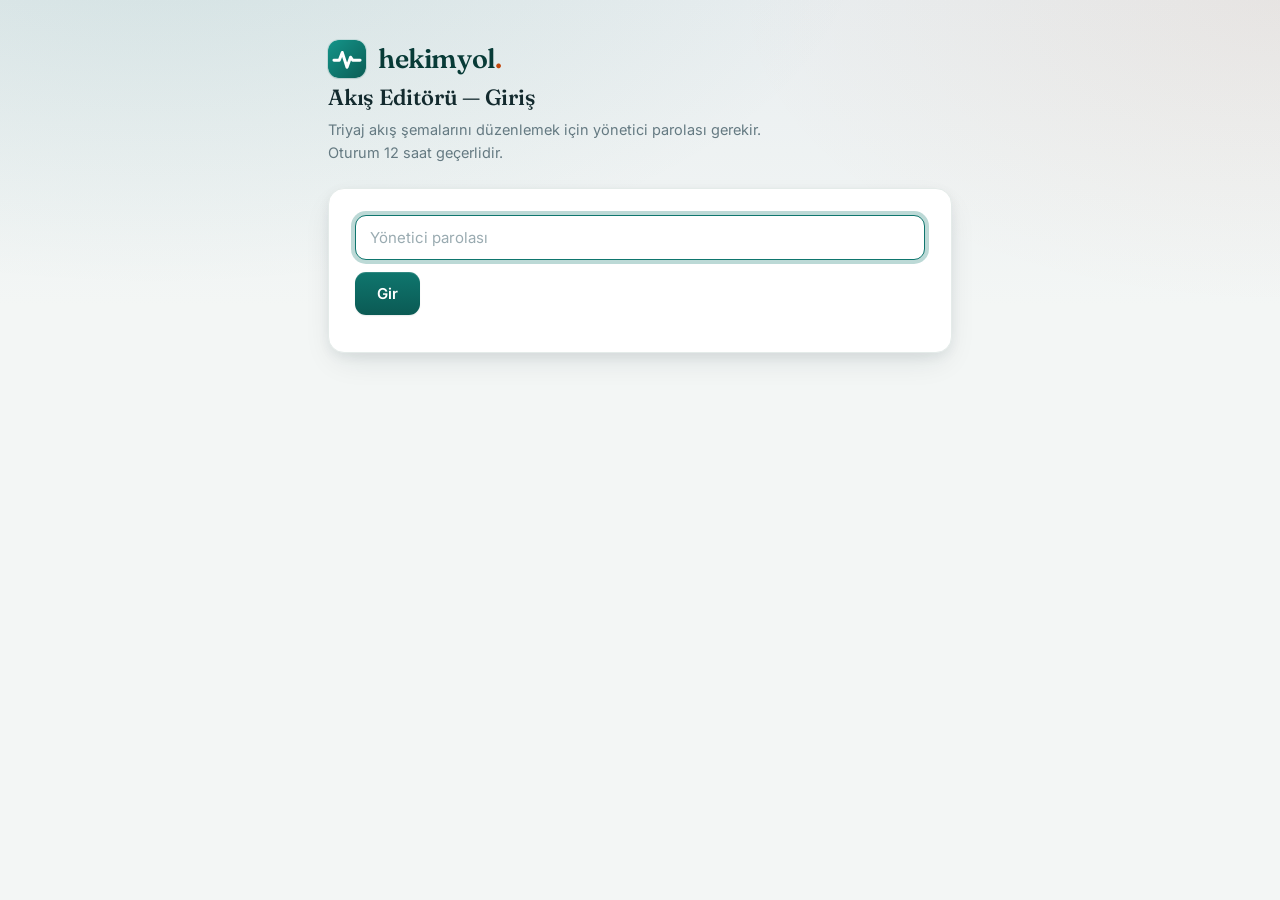
==== static/admin-login.html @ f49fd269 "Make repo git- and Heroku-deploy ready - Add .env.example documenting every env var (all have safe d" ====
<!doctype html>
<html lang="tr">
<head>
<meta charset="utf-8">
<meta name="viewport" content="width=device-width, initial-scale=1">
<title>hekimyol — Akış Editörü Girişi</title>
<link rel="icon" type="image/svg+xml" href="/static/favicon.svg">
<link rel="preconnect" href="https://fonts.googleapis.com">
<link rel="preconnect" href="https://fonts.gstatic.com" crossorigin>
<link href="https://fonts.googleapis.com/css2?family=Fraunces:opsz,wght@9..144,400..600&family=Inter:wght@400;500;600&display=swap" rel="stylesheet">
<link rel="stylesheet" href="/static/style.css">
</head>
<body>
<div class="wrap">
  <div class="brand">
    <svg class="mark" width="38" height="38" viewBox="0 0 64 64" aria-hidden="true">
      <defs>
        <linearGradient id="bm" x1="0" y1="0" x2="64" y2="64" gradientUnits="userSpaceOnUse">
          <stop stop-color="#14958A"/><stop offset="1" stop-color="#0B5D55"/>
        </linearGradient>
      </defs>
      <rect width="64" height="64" rx="16" fill="url(#bm)"/>
      <path d="M10 34h9l5-13 8 25 6-17 3.5 5H54" fill="none" stroke="#fff"
            stroke-width="5" stroke-linecap="round" stroke-linejoin="round"/>
    </svg>
    <p class="brand-name">hekimyol<span class="dot">.</span></p>
  </div>
  <h1>Akış Editörü — Giriş</h1>
  <p class="sub">Triyaj akış şemalarını düzenlemek için yönetici parolası gerekir.
    Oturum 12 saat geçerlidir.</p>
  <div class="card">
    <input type="password" id="pw" placeholder="Yönetici parolası" autocomplete="current-password">
    <div style="margin-top:12px"><button id="go">Gir</button></div>
    <div class="err" id="err"></div>
  </div>
</div>
<script>
const $ = s => document.querySelector(s);
async function login() {
  const btn = $("#go");
  $("#err").textContent = "";
  btn.classList.add("loading"); btn.disabled = true;
  try {
    const r = await fetch("/api/admin/login", {
      method: "POST",
      headers: {"content-type": "application/json"},
      body: JSON.stringify({password: $("#pw").value}),
    });
    const d = await r.json().catch(() => ({}));
    if (!r.ok) throw new Error(d.detail || ("HTTP " + r.status));
    location.href = "/admin";
  } catch (e) {
    $("#err").textContent = e.message;
  } finally {
    btn.classList.remove("loading"); btn.disabled = false;
  }
}
$("#go").addEventListener("click", login);
$("#pw").addEventListener("keydown", e => { if (e.key === "Enter") login(); });
$("#pw").focus();
</script>
</body>
</html>
---- static/style.css ----
/* ============================================================
   hekimyol — premium visual layer
   Fonts:  Fraunces (display serif, headings) + Inter (text)
   Palette: deep teal ink, saturated clinical teal primary,
            warm terracotta accent, refined cool neutrals.
   ============================================================ */

:root {
  /* neutrals */
  --bg-1:#f3f6f5;
  --bg-2:#e9eef0;
  --bg-3:#eef0f6;
  --card:#ffffff;
  --ink:#132a2e;
  --ink-soft:#33474d;
  --muted:#657a82;
  --line:#e4ebe9;
  --line-strong:#d3dddb;

  /* brand */
  --primary:#0f766e;
  --primary-ink:#0b5a54;
  --primary-deep:#083b37;
  --primary-tint:#e4f1ef;
  --primary-ring:rgba(15,118,110,.28);
  --accent:#c2470c;
  --accent-tint:#fbeadf;

  /* urgency — designed, still clearly differentiated */
  --acil:#c62828;      --acil-ink:#8f1d1d;   --acil-tint:#fcebe9;   --acil-line:#f0c5c1;
  --amber:#b45309;     --amber-ink:#8a3f07;  --amber-tint:#fdf1e2;  --amber-line:#f0d8b4;
  --planli:#1b7a4b;    --planli-ink:#125b37; --planli-tint:#e6f4ec; --planli-line:#c2e2cf;

  /* elevation */
  --shadow-sm:0 1px 2px rgba(19,42,46,.05), 0 1px 1px rgba(19,42,46,.04);
  --shadow-md:0 4px 12px rgba(19,42,46,.06), 0 12px 32px -8px rgba(19,42,46,.12);
  --shadow-lg:0 8px 24px rgba(19,42,46,.08), 0 28px 60px -16px rgba(19,42,46,.18);

  --radius:16px;
  --radius-sm:11px;
  --ease:cubic-bezier(.22,.61,.36,1);

  --font-display:"Fraunces","Newsreader",Georgia,"Times New Roman",serif;
  --font-text:"Inter",-apple-system,BlinkMacSystemFont,"Segoe UI",Roboto,sans-serif;
}

* { box-sizing:border-box; }

html { -webkit-text-size-adjust:100%; }

body {
  margin:0;
  font-family:var(--font-text);
  font-size:16px;
  line-height:1.6;
  color:var(--ink);
  background:var(--bg-1);
  background-image:
    radial-gradient(1200px 600px at 12% -8%, rgba(15,118,110,.10), transparent 60%),
    radial-gradient(1000px 560px at 100% 0%, rgba(194,71,12,.06), transparent 55%),
    linear-gradient(180deg, var(--bg-2) 0%, var(--bg-1) 34%, var(--bg-1) 100%);
  background-attachment:fixed;
  -webkit-font-smoothing:antialiased;
  text-rendering:optimizeLegibility;
}

.wrap {
  max-width:660px;
  margin:0 auto;
  padding:40px 18px 88px;
}

/* ---------- header / wordmark ---------- */
.brand {
  display:flex;
  align-items:center;
  gap:12px;
  margin-bottom:6px;
}
.brand .mark {
  flex:0 0 auto;
  width:38px; height:38px;
  border-radius:11px;
  box-shadow:var(--shadow-sm), 0 0 0 1px rgba(15,118,110,.12);
  animation:markIn .7s var(--ease) both;
}
.brand-name {
  font-family:var(--font-display);
  font-optical-sizing:auto;
  font-weight:600;
  font-size:27px;
  letter-spacing:-.015em;
  color:var(--primary-deep);
  margin:0;
  line-height:1.1;
}
.brand-name .dot { color:var(--accent); }

h1 {
  font-family:var(--font-display);
  font-optical-sizing:auto;
  font-weight:560;
  font-size:22px;
  letter-spacing:-.01em;
  line-height:1.25;
  margin:0 0 6px;
  color:var(--ink);
}

.sub {
  color:var(--muted);
  font-size:14.5px;
  margin:0 0 24px;
  max-width:52ch;
}

/* ---------- disclaimer ---------- */
.disclaimer {
  position:relative;
  background:linear-gradient(180deg, #fff9ef, #fef4e4);
  border:1px solid var(--amber-line);
  border-radius:var(--radius-sm);
  padding:12px 14px 12px 40px;
  font-size:13px;
  line-height:1.55;
  color:#6b4e12;
  margin-bottom:22px;
  box-shadow:var(--shadow-sm);
  animation:fadeSlide .5s var(--ease) both;
}
.disclaimer::before {
  content:"";
  position:absolute;
  left:14px; top:13px;
  width:16px; height:16px;
  background:currentColor;
  -webkit-mask:no-repeat center/contain url("data:image/svg+xml,%3Csvg xmlns='http://www.w3.org/2000/svg' viewBox='0 0 24 24'%3E%3Cpath d='M12 2 1 21h22L12 2Zm0 6a1 1 0 0 1 1 1v5a1 1 0 0 1-2 0V9a1 1 0 0 1 1-1Zm0 10.5a1.25 1.25 0 1 1 0-2.5 1.25 1.25 0 0 1 0 2.5Z'/%3E%3C/svg%3E");
          mask:no-repeat center/contain url("data:image/svg+xml,%3Csvg xmlns='http://www.w3.org/2000/svg' viewBox='0 0 24 24'%3E%3Cpath d='M12 2 1 21h22L12 2Zm0 6a1 1 0 0 1 1 1v5a1 1 0 0 1-2 0V9a1 1 0 0 1 1-1Zm0 10.5a1.25 1.25 0 1 1 0-2.5 1.25 1.25 0 0 1 0 2.5Z'/%3E%3C/svg%3E");
  opacity:.75;
}

/* ---------- cards ---------- */
.card {
  background:var(--card);
  border:1px solid var(--line);
  border-radius:var(--radius);
  padding:26px;
  margin-bottom:16px;
  box-shadow:var(--shadow-md);
  animation:cardIn .5s var(--ease) both;
}
.card[hidden] { display:none; }

/* ---------- consent ---------- */
label.consent {
  display:flex;
  gap:12px;
  align-items:flex-start;
  margin:14px 0;
  padding:12px 14px;
  font-size:14px;
  line-height:1.55;
  color:var(--ink-soft);
  cursor:pointer;
  border:1px solid var(--line);
  border-radius:var(--radius-sm);
  background:#fbfdfc;
  transition:border-color .18s var(--ease), background .18s var(--ease), box-shadow .18s var(--ease);
}
label.consent:hover { border-color:var(--line-strong); background:#f7faf9; }
label.consent:has(input:checked) {
  border-color:var(--primary-ring);
  background:var(--primary-tint);
  box-shadow:0 0 0 3px var(--primary-ring);
}
label.consent b { color:var(--primary-ink); }

label.consent input {
  appearance:none;
  -webkit-appearance:none;
  flex:0 0 auto;
  width:19px; height:19px;
  margin-top:2px;
  border:1.5px solid var(--line-strong);
  border-radius:6px;
  background:#fff;
  cursor:pointer;
  display:grid;
  place-content:center;
  transition:background .16s var(--ease), border-color .16s var(--ease), transform .12s var(--ease);
}
label.consent input:hover { border-color:var(--primary); }
label.consent input:active { transform:scale(.9); }
label.consent input::before {
  content:"";
  width:11px; height:11px;
  transform:scale(0);
  transform-origin:center;
  transition:transform .16s var(--ease);
  background:#fff;
  -webkit-clip-path:polygon(14% 44%, 0 60%, 40% 100%, 100% 20%, 86% 6%, 38% 66%);
          clip-path:polygon(14% 44%, 0 60%, 40% 100%, 100% 20%, 86% 6%, 38% 66%);
}
label.consent input:checked {
  background:var(--primary);
  border-color:var(--primary);
}
label.consent input:checked::before { transform:scale(1); }
label.consent input:focus-visible {
  outline:none;
  box-shadow:0 0 0 3px var(--primary-ring);
}

/* ---------- form fields ---------- */
textarea,
input[type=text],
input[type=password] {
  width:100%;
  border:1px solid var(--line-strong);
  border-radius:var(--radius-sm);
  padding:12px 14px;
  font-family:inherit;
  font-size:15px;
  color:var(--ink);
  background:#fff;
  transition:border-color .18s var(--ease), box-shadow .18s var(--ease);
}
textarea::placeholder,
input::placeholder { color:#9aabb1; }
textarea:focus,
input[type=text]:focus,
input[type=password]:focus {
  outline:none;
  border-color:var(--primary);
  box-shadow:0 0 0 4px var(--primary-ring);
}
textarea {
  min-height:104px;
  resize:vertical;
  line-height:1.6;
}

/* ---------- buttons ---------- */
button {
  position:relative;
  background:linear-gradient(180deg, var(--primary) 0%, var(--primary-ink) 100%);
  color:#fff;
  border:0;
  border-radius:var(--radius-sm);
  padding:12px 22px;
  font-family:inherit;
  font-size:15px;
  font-weight:600;
  letter-spacing:.01em;
  cursor:pointer;
  box-shadow:var(--shadow-sm), inset 0 1px 0 rgba(255,255,255,.14);
  transition:transform .14s var(--ease), box-shadow .18s var(--ease), filter .18s var(--ease);
}
button:hover { filter:brightness(1.06); box-shadow:var(--shadow-md); }
button:active { transform:translateY(1px) scale(.99); }
button:focus-visible { outline:none; box-shadow:0 0 0 4px var(--primary-ring); }
button:disabled { opacity:.5; cursor:not-allowed; filter:none; box-shadow:var(--shadow-sm); }

button.loading { color:transparent; pointer-events:none; }
button.loading::after {
  content:"";
  position:absolute;
  inset:0;
  margin:auto;
  width:17px; height:17px;
  border:2px solid rgba(255,255,255,.4);
  border-top-color:#fff;
  border-radius:50%;
  animation:spin .7s linear infinite;
}

/* option buttons — staggered entrance + micro-interaction */
button.opt {
  display:block;
  width:100%;
  text-align:left;
  background:#fff;
  color:var(--ink);
  border:1px solid var(--line-strong);
  margin:10px 0;
  padding:14px 16px;
  font-weight:500;
  line-height:1.45;
  box-shadow:var(--shadow-sm);
  animation:optIn .34s var(--ease) both;
}
button.opt:nth-child(1) { animation-delay:.03s; }
button.opt:nth-child(2) { animation-delay:.09s; }
button.opt:nth-child(3) { animation-delay:.15s; }
button.opt:nth-child(4) { animation-delay:.21s; }
button.opt:nth-child(5) { animation-delay:.27s; }
button.opt:nth-child(6) { animation-delay:.33s; }
button.opt::after {
  content:"\2192";
  float:right;
  margin-left:12px;
  color:var(--muted);
  opacity:0;
  transform:translateX(-4px);
  transition:opacity .18s var(--ease), transform .18s var(--ease);
}
button.opt:hover {
  border-color:var(--primary);
  background:var(--primary-tint);
  transform:translateY(-1px);
  box-shadow:var(--shadow-md);
}
button.opt:hover::after { opacity:1; transform:translateX(0); color:var(--primary-ink); }
button.opt:active { transform:translateY(0) scale(.995); }

/* ---------- starting-point chips ---------- */
.chips-label { margin:2px 0 10px; }
.chips-label[hidden] { display:none; }
.chips-hint { color:var(--muted); }
.chips {
  display:flex;
  flex-wrap:wrap;
  gap:8px;
  margin:0 0 16px;
}
.chips[hidden] { display:none; }

button.chip {
  width:auto;
  display:inline-flex;
  align-items:center;
  background:#fbfdfc;
  color:var(--ink-soft);
  border:1px solid var(--line-strong);
  border-radius:999px;
  padding:8px 15px;
  font-size:13.5px;
  font-weight:500;
  letter-spacing:0;
  box-shadow:var(--shadow-sm);
  animation:optIn .34s var(--ease) both;
}
button.chip:hover {
  border-color:var(--primary);
  background:var(--primary-tint);
  color:var(--primary-ink);
  transform:translateY(-1px);
  box-shadow:var(--shadow-md);
}
button.chip:active { transform:translateY(0) scale(.98); }
button.chip.active,
button.chip.active:hover {
  background:linear-gradient(180deg, var(--primary) 0%, var(--primary-ink) 100%);
  border-color:var(--primary);
  color:#fff;
  box-shadow:var(--shadow-sm), inset 0 1px 0 rgba(255,255,255,.14);
}

/* ---------- question text ---------- */
.qtext {
  font-family:var(--font-display);
  font-optical-sizing:auto;
  font-weight:540;
  font-size:19px;
  line-height:1.35;
  letter-spacing:-.005em;
  color:var(--ink);
  margin-bottom:14px;
}

/* ============================================================
   Flow: one question at a time. Each question + its options is a
   single .screen inside .stage; answering glides the whole block
   out to the left while the next glides in from the right.
   ============================================================ */
.card.flow {
  padding:40px 34px 34px;
  overflow:hidden;          /* clip the horizontal glide */
}

.stage {
  position:relative;
  transition:min-height .3s var(--ease);
}

.screen { animation:screenIn .42s var(--ease) both; }

/* the outgoing screen is lifted out of flow so the incoming one
   takes its place immediately — no vertical jump between questions */
.screen.screen-out {
  position:absolute;
  inset:0;
  pointer-events:none;
  animation:screenOut .26s var(--ease) both;
}

/* quiet, honest step marker — replaces the old cosmetic progress bar */
.qstep {
  margin:0 0 14px;
  font-size:11.5px;
  font-weight:600;
  letter-spacing:.12em;
  text-transform:uppercase;
  color:var(--muted);
  opacity:.75;
}

/* big display type, generous whitespace */
.card.flow .qtext {
  font-size:30px;
  font-weight:560;
  line-height:1.22;
  letter-spacing:-.018em;
  margin:0 0 30px;
  max-width:22ch;
  text-wrap:balance;
}
/* long clinical questions step down a size instead of towering */
.card.flow .qtext.long { font-size:24px; line-height:1.28; max-width:30ch; }

.card.flow .qopts { margin:0; }
.card.flow button.opt {
  margin:0 0 12px;
  padding:18px 20px;
  font-size:16.5px;
  border-radius:var(--radius);
}
.card.flow button.opt:last-child { margin-bottom:0; }
.card.flow button.opt:disabled { opacity:1; }

@media (max-width:480px) {
  .card.flow { padding:28px 20px 22px; }
  .card.flow .qtext { font-size:24px; max-width:none; }
  .card.flow button.opt { padding:15px 16px; font-size:15.5px; }
}

/* ---------- safety footer ---------- */
.safety {
  margin:26px 2px 0;
  font-size:12.5px;
  line-height:1.55;
  color:var(--muted);
  max-width:56ch;
}

/* ---------- outcome ---------- */
#outcome { position:relative; overflow:hidden; }
#outcome::before {
  content:"";
  position:absolute;
  inset:0 0 auto 0;
  height:4px;
  background:linear-gradient(90deg, var(--primary), var(--accent));
  opacity:.9;
}
#outcome h1 {
  font-size:24px;
  font-weight:600;
  margin:14px 0 8px;
  animation:fadeSlide .5s var(--ease) .08s both;
}
#outcome #advice { animation:fadeSlide .5s var(--ease) .14s both; }
#bringWrap {
  margin-top:16px;
  padding:14px 16px;
  background:#f8faf9;
  border:1px solid var(--line);
  border-radius:var(--radius-sm);
  font-size:14px;
  animation:fadeSlide .5s var(--ease) .2s both;
}
#bringWrap[hidden] { display:none; }
#reportLine {
  margin-top:18px;
  padding-top:16px;
  border-top:1px dashed var(--line-strong);
}
#reportLine b {
  display:inline-block;
  font-family:var(--font-text);
  font-weight:600;
  letter-spacing:.04em;
  background:var(--primary-tint);
  color:var(--primary-ink);
  padding:3px 9px;
  border-radius:7px;
}

/* ---------- icon-only copy button ---------- */
/* overrides the default gradient button: quiet, square, icon-sized */
button.copy-btn {
  display:inline-flex;
  align-items:center;
  gap:6px;
  vertical-align:middle;
  margin-left:8px;
  width:28px; height:28px;
  padding:0;
  background:#fff;
  color:var(--muted);
  border:1px solid var(--line-strong);
  border-radius:8px;
  box-shadow:var(--shadow-sm);
  font-size:12px;
  font-weight:600;
  letter-spacing:0;
  transition:color .16s var(--ease), border-color .16s var(--ease),
             background .16s var(--ease), width .18s var(--ease);
}
button.copy-btn:hover {
  filter:none;
  color:var(--primary-ink);
  border-color:var(--primary);
  background:var(--primary-tint);
  box-shadow:var(--shadow-sm);
}
button.copy-btn:active { transform:translateY(0) scale(.94); }
button.copy-btn svg { flex:0 0 auto; display:block; }
button.copy-btn.done {
  width:auto;
  padding:0 10px 0 8px;
  color:var(--planli-ink);
  border-color:var(--planli-line);
  background:var(--planli-tint);
}
.copy-lbl { white-space:nowrap; }

/* ---------- report-code QR tile ---------- */
.qr-tile { margin-top:14px; }
.qr-tile[hidden] { display:none; }
.qr-frame {
  display:inline-block;
  padding:12px;
  background:#fff;
  border:1px solid var(--line);
  border-radius:var(--radius-sm);
  box-shadow:var(--shadow-sm);
  line-height:0;
  animation:fadeSlide .5s var(--ease) .26s both;
}
.qr-frame canvas { display:block; width:160px; height:160px; border-radius:4px; }
.qr-cap {
  margin:8px 2px 0;
  font-size:12.5px;
  color:var(--muted);
}

/* ---------- badge ---------- */
.badge {
  display:inline-flex;
  align-items:center;
  gap:7px;
  padding:6px 14px 6px 12px;
  border-radius:999px;
  font-size:12.5px;
  font-weight:700;
  letter-spacing:.06em;
  text-transform:uppercase;
  border:1px solid transparent;
  animation:badgePop .5s var(--ease) both;
}
.badge::before {
  font-size:13px;
  line-height:1;
  font-weight:400;
}
.badge.acil {
  background:var(--acil-tint);
  color:var(--acil-ink);
  border-color:var(--acil-line);
}
.badge.acil::before { content:"\26A0\FE0F"; }
.badge.acil::after {
  content:"";
  width:7px; height:7px;
  border-radius:50%;
  background:var(--acil);
  box-shadow:0 0 0 0 var(--acil);
  animation:pulse 1.8s ease-out infinite;
}
.badge.\32 4_saat {
  background:var(--amber-tint);
  color:var(--amber-ink);
  border-color:var(--amber-line);
}
.badge.\32 4_saat::before { content:"\23F1\FE0F"; }
.badge.planli {
  background:var(--planli-tint);
  color:var(--planli-ink);
  border-color:var(--planli-line);
}
.badge.planli::before { content:"\2713"; font-weight:700; }

/* ---------- misc ---------- */
ul { margin:8px 0 0; padding-left:20px; }
li { margin:3px 0; }

.err {
  color:var(--acil-ink);
  font-size:13.5px;
  margin-top:10px;
  min-height:1px;
}
.err:not(:empty) {
  padding:9px 12px;
  background:var(--acil-tint);
  border:1px solid var(--acil-line);
  border-radius:9px;
  animation:fadeSlide .3s var(--ease) both;
}

pre {
  white-space:pre-wrap;
  word-wrap:break-word;
  background:linear-gradient(180deg, #fbfdfc, #f6f9f8);
  border:1px solid var(--line);
  border-radius:var(--radius-sm);
  padding:20px;
  font-family:"Inter",ui-monospace,SFMono-Regular,Menlo,monospace;
  font-size:13.5px;
  line-height:1.7;
  color:var(--ink-soft);
  box-shadow:var(--shadow-sm);
  overflow-x:auto;
}
#meta {
  font-size:13px;
  color:var(--muted);
  margin:0 0 14px;
  padding-bottom:12px;
  border-bottom:1px solid var(--line);
}

a { color:var(--primary-ink); text-underline-offset:2px; }

/* ============================================================
   Ön Konsültasyon Raporu (/doctor) — rendered clinical document.
   Scoped to .report; reuses the tokens + Fraunces/Inter above.
   ============================================================ */
.report {
  color:var(--ink-soft);
  font-size:15px;
  line-height:1.62;
  animation:fadeSlide .45s var(--ease) both;
}

.report .rp-title {
  font-family:var(--font-display);
  font-optical-sizing:auto;
  font-weight:600;
  font-size:25px;
  line-height:1.22;
  letter-spacing:-.015em;
  color:var(--primary-deep);
  margin:0 0 4px;
  text-wrap:balance;
}
.report .rp-title + .rp-note { margin-top:16px; }

.report .rp-h2 {
  font-family:var(--font-text);
  font-size:11.5px;
  font-weight:700;
  letter-spacing:.13em;
  text-transform:uppercase;
  color:var(--muted);
  margin:30px 0 12px;
  padding-bottom:7px;
  border-bottom:1px solid var(--line);
}

/* the "Teşhis değildir" disclaimer — soft amber callout */
.report .rp-note {
  position:relative;
  margin:0 0 20px;
  padding:13px 15px 13px 42px;
  font-size:13.5px;
  line-height:1.55;
  color:var(--amber-ink);
  background:linear-gradient(180deg, #fff9ef, #fef4e4);
  border:1px solid var(--amber-line);
  border-radius:var(--radius-sm);
}
.report .rp-note::before {
  content:"";
  position:absolute;
  left:15px; top:15px;
  width:15px; height:15px;
  background:currentColor;
  opacity:.7;
  -webkit-mask:no-repeat center/contain url("data:image/svg+xml,%3Csvg xmlns='http://www.w3.org/2000/svg' viewBox='0 0 24 24'%3E%3Cpath d='M12 2 1 21h22L12 2Zm0 6a1 1 0 0 1 1 1v5a1 1 0 0 1-2 0V9a1 1 0 0 1 1-1Zm0 10.5a1.25 1.25 0 1 1 0-2.5 1.25 1.25 0 0 1 0 2.5Z'/%3E%3C/svg%3E");
          mask:no-repeat center/contain url("data:image/svg+xml,%3Csvg xmlns='http://www.w3.org/2000/svg' viewBox='0 0 24 24'%3E%3Cpath d='M12 2 1 21h22L12 2Zm0 6a1 1 0 0 1 1 1v5a1 1 0 0 1-2 0V9a1 1 0 0 1 1-1Zm0 10.5a1.25 1.25 0 1 1 0-2.5 1.25 1.25 0 0 1 0 2.5Z'/%3E%3C/svg%3E");
}

/* the de-identified complaint — quiet callout with a rail */
.report .rp-quiet {
  margin:0 0 4px;
  padding:13px 16px;
  background:#fbfdfc;
  border:1px solid var(--line);
  border-left:3px solid var(--primary-ring);
  border-radius:var(--radius-sm);
}
.report .rp-label {
  display:block;
  font-size:11px;
  font-weight:700;
  letter-spacing:.09em;
  text-transform:uppercase;
  color:var(--muted);
  margin-bottom:5px;
}
.report .rp-quiet p {
  margin:0;
  font-size:15.5px;
  line-height:1.55;
  color:var(--ink);
}

/* "Yanıt Akışı" — numbered timeline */
.report .rp-trail {
  list-style:none;
  margin:0;
  padding:0 0 0 34px;
  counter-reset:rp;
  position:relative;
}
.report .rp-trail::before {
  content:"";
  position:absolute;
  left:11px; top:9px; bottom:9px;
  width:1px;
  background:var(--line);
}
.report .rp-trail li {
  counter-increment:rp;
  position:relative;
  margin:0 0 16px;
}
.report .rp-trail li:last-child { margin-bottom:0; }
.report .rp-trail li::before {
  content:counter(rp);
  position:absolute;
  left:-34px; top:1px;
  width:23px; height:23px;
  border-radius:50%;
  background:var(--primary-tint);
  color:var(--primary-ink);
  border:1px solid #fff;
  box-shadow:0 0 0 1px var(--primary-ring);
  font-size:11.5px;
  font-weight:700;
  display:grid;
  place-content:center;
}
.report .rp-q {
  font-family:var(--font-display);
  font-optical-sizing:auto;
  font-weight:540;
  font-size:15.5px;
  line-height:1.38;
  color:var(--ink);
}
.report .rp-a {
  margin-top:3px;
  font-size:14.5px;
  color:var(--ink-soft);
}
.report .rp-a::before {
  content:"\2192";
  margin-right:7px;
  color:var(--primary);
}
.report .rp-flag {
  display:inline-block;
  margin-left:9px;
  padding:2px 9px 2px 7px;
  border-radius:999px;
  font-size:11.5px;
  font-weight:600;
  line-height:1.5;
  color:var(--amber-ink);
  background:var(--amber-tint);
  border:1px solid var(--amber-line);
  white-space:nowrap;
}
.report .rp-flag::before { content:"\26A0\FE0F"; margin-right:5px; font-weight:400; }

/* "Sonuç" — the prominent block */
.report .rp-facts {
  margin:0;
  padding:6px 18px;
  background:linear-gradient(180deg, #fbfdfc, #f4f8f7);
  border:1px solid var(--line-strong);
  border-radius:var(--radius-sm);
  box-shadow:var(--shadow-sm);
}
.report .rp-row {
  display:flex;
  align-items:baseline;
  gap:14px;
  flex-wrap:wrap;
  padding:11px 0;
  border-bottom:1px solid var(--line);
}
.report .rp-row:last-child { border-bottom:0; }
.report .rp-facts dt {
  flex:0 0 auto;
  width:172px;
  font-size:11.5px;
  font-weight:700;
  letter-spacing:.06em;
  text-transform:uppercase;
  color:var(--muted);
}
.report .rp-facts dd {
  flex:1 1 220px;
  margin:0;
  min-width:0;
  font-size:15px;
  font-weight:500;
  color:var(--ink);
}
.report .rp-facts .badge { animation:none; }

/* the "Kaynak" footnote sits directly under its heading */
.report .rp-p { margin:0 0 10px; }
.report .rp-h2 + .rp-p {
  font-size:13px;
  line-height:1.55;
  color:var(--muted);
}
.report > *:last-child { margin-bottom:0; }

@media (max-width:480px) {
  .report .rp-title { font-size:21px; }
  .report .rp-facts dt { width:auto; flex-basis:100%; }
  .report .rp-trail { padding-left:30px; }
  .report .rp-trail li::before { left:-30px; }
}

/* ---------- keyframes ---------- */
@keyframes cardIn   { from { opacity:0; transform:translateY(14px); } }
@keyframes fadeSlide{ from { opacity:0; transform:translateY(8px); } }
@keyframes optIn    { from { opacity:0; transform:translateY(10px) scale(.985); } }
@keyframes markIn   { from { opacity:0; transform:scale(.6) rotate(-12deg); } }
@keyframes badgePop { 0% { opacity:0; transform:scale(.82); } 60% { transform:scale(1.04); } 100% { opacity:1; transform:scale(1); } }
@keyframes spin     { to { transform:rotate(360deg); } }
@keyframes screenIn  { from { opacity:0; transform:translateX(34px); } }
@keyframes screenOut { to   { opacity:0; transform:translateX(-34px); } }
@keyframes pulse {
  0%   { box-shadow:0 0 0 0 rgba(198,40,40,.5); }
  70%  { box-shadow:0 0 0 7px rgba(198,40,40,0); }
  100% { box-shadow:0 0 0 0 rgba(198,40,40,0); }
}

/* ---------- reduced motion ---------- */
@media (prefers-reduced-motion: reduce) {
  *, *::before, *::after {
    animation-duration:.001ms !important;
    animation-iteration-count:1 !important;
    transition-duration:.001ms !important;
    scroll-behavior:auto !important;
  }
  /* no horizontal glide — screens simply replace one another */
  .stage { transition:none !important; }
  .screen, .screen.screen-out { animation:none !important; }
  .screen.screen-out { opacity:0; }
}

/* ============================================================
   Akış editörü (/admin) — scoped to .admin-body + Drawflow theming.
   Reuses the tokens above; no new palette.
   ============================================================ */
.admin-body { height:100vh; overflow:hidden; }
.admin-body #app[hidden] { display:none; }
.admin-body #app {
  display:flex;
  flex-direction:column;
  height:100vh;
}

.adm-top {
  display:flex;
  align-items:center;
  gap:11px;
  flex-wrap:wrap;
  padding:10px 16px;
  background:rgba(255,255,255,.86);
  backdrop-filter:blur(10px);
  border-bottom:1px solid var(--line);
  box-shadow:var(--shadow-sm);
  z-index:5;
}
.adm-brand { display:flex; align-items:center; gap:9px; }
.adm-brand .brand-name { font-size:19px; }
.adm-tag {
  font-size:11px; font-weight:600; letter-spacing:.08em; text-transform:uppercase;
  color:var(--primary-ink); background:var(--primary-tint);
  border:1px solid var(--primary-ring); border-radius:999px; padding:3px 9px;
}
.adm-tools { display:flex; gap:7px; flex-wrap:wrap; }
.adm-right { margin-left:auto; display:flex; align-items:center; gap:12px; }
.adm-dirty {
  font-size:12px; font-weight:600; color:var(--amber-ink);
  background:var(--amber-tint); border:1px solid var(--amber-line);
  border-radius:999px; padding:3px 10px;
}
.adm-dirty[hidden] { display:none; }

.adm-select {
  font-family:inherit; font-size:14px; color:var(--ink);
  background:#fff; border:1px solid var(--line-strong);
  border-radius:var(--radius-sm); padding:8px 11px;
  flex:0 1 auto; min-width:150px; max-width:262px;
}
.adm-select:focus { outline:none; border-color:var(--primary); box-shadow:0 0 0 4px var(--primary-ring); }

/* small toolbar buttons — quieter than the primary button */
button.tb {
  background:#fff; color:var(--ink-soft);
  border:1px solid var(--line-strong);
  padding:8px 12px; font-size:13px; font-weight:500; white-space:nowrap;
  box-shadow:var(--shadow-sm);
}
button.tb:hover { background:var(--primary-tint); border-color:var(--primary); color:var(--primary-ink); filter:none; }
button.tb.mini { padding:5px 10px; font-size:12.5px; }
button.tb.danger { color:var(--acil-ink); border-color:var(--acil-line); background:var(--acil-tint); }
button.tb.danger:hover { background:#f9dcd8; border-color:var(--acil); color:var(--acil-ink); }

.adm-main { flex:1; display:flex; min-height:0; }
.adm-canvas { flex:1; min-width:0; position:relative; }
.adm-side {
  width:352px; flex:0 0 352px;
  background:var(--card);
  border-left:1px solid var(--line);
  overflow-y:auto;
  padding:18px;
  box-shadow:-8px 0 24px -18px rgba(19,42,46,.4);
}
.side-empty .hint, .hint { color:var(--muted); font-size:12.5px; font-weight:400; }
.adm-side kbd {
  font-family:inherit; font-size:11px; background:var(--bg-2);
  border:1px solid var(--line-strong); border-radius:5px; padding:1px 5px;
}

.adm-status {
  padding:7px 18px; font-size:12.5px; color:var(--muted);
  border-top:1px solid var(--line); background:rgba(255,255,255,.8);
  min-height:31px;
}
.adm-status.ok   { color:var(--planli-ink); background:var(--planli-tint); }
.adm-status.warn { color:var(--amber-ink);  background:var(--amber-tint); }

/* ---------- side-panel form ---------- */
.sf-head { display:flex; align-items:center; gap:8px; margin-bottom:14px; }
.sf-kind {
  font-size:11px; font-weight:700; letter-spacing:.07em; text-transform:uppercase;
  border-radius:999px; padding:3px 10px;
}
.sf-kind.k-q { background:var(--primary-tint); color:var(--primary-ink); }
.sf-kind.k-o { background:var(--accent-tint);  color:var(--accent); }
.sf-l {
  display:block; margin:15px 0 6px;
  font-size:12px; font-weight:600; letter-spacing:.03em;
  text-transform:uppercase; color:var(--muted);
}
.adm-side textarea { min-height:78px; font-size:14px; }
.adm-side input[type=text], .adm-side .adm-select { width:100%; font-size:14px; padding:9px 11px; }

.opt-row {
  display:flex; gap:9px; align-items:flex-start;
  border:1px solid var(--line); border-radius:var(--radius-sm);
  padding:10px; margin-bottom:8px; background:#fbfdfc;
}
.opt-n {
  flex:0 0 auto; width:22px; height:22px; border-radius:50%;
  background:var(--primary); color:#fff;
  font-size:12px; font-weight:700;
  display:grid; place-content:center;
}
.opt-f { flex:1; min-width:0; display:flex; flex-direction:column; gap:6px; }
.opt-next { margin:0; font-size:12px; color:var(--muted); }
.unwired, .nd-opts li.unwired { color:var(--acil-ink); }
.nd-opts li.unwired { text-decoration:underline dotted var(--acil-line); }

.sl-row { display:flex; gap:7px; align-items:center; margin-bottom:6px; }
.sl-row input { flex:1; min-width:0; }

/* ---------- graph nodes ---------- */
.drawflow { background:transparent; }
.drawflow .drawflow-node {
  width:246px; padding:0;
  background:var(--card);
  border:1px solid var(--line-strong);
  border-radius:var(--radius-sm);
  box-shadow:var(--shadow-md);
  transition:box-shadow .18s var(--ease), border-color .18s var(--ease);
}
.drawflow .drawflow-node:hover { border-color:var(--primary-ring); box-shadow:var(--shadow-lg); }
.drawflow .drawflow-node.selected {
  border-color:var(--primary);
  box-shadow:0 0 0 4px var(--primary-ring), var(--shadow-lg);
}
.drawflow .drawflow-node.is-start { border-color:var(--accent); }
.drawflow .drawflow-node .drawflow_content_node { padding:0; }

.nd { padding:12px 14px; }
.nd-head { display:flex; align-items:center; gap:7px; margin-bottom:7px; }
.nd-id {
  font-family:ui-monospace,SFMono-Regular,Menlo,monospace;
  font-size:11.5px; font-weight:600; color:var(--primary-ink);
  background:var(--primary-tint); border-radius:6px; padding:2px 7px;
}
.nd-o .nd-id { color:var(--accent); background:var(--accent-tint); }
.nd-start {
  font-size:10px; font-weight:700; letter-spacing:.07em;
  color:#fff; background:var(--accent); border-radius:999px; padding:2px 8px;
}
.nd-text {
  margin:0 0 8px; font-family:var(--font-display); font-optical-sizing:auto;
  font-weight:540; font-size:14px; line-height:1.35; color:var(--ink);
}
.nd-opts { margin:0; padding:0; list-style:none; font-size:12.5px; color:var(--ink-soft); }
.nd-opts li {
  display:flex; align-items:center; gap:6px;
  padding:3px 0; line-height:1.35;
}
.nd-opts .oi {
  flex:0 0 auto; width:16px; height:16px; border-radius:50%;
  background:var(--bg-2); color:var(--muted);
  font-size:10px; font-weight:700; display:grid; place-content:center;
}
.nd-opts .rf {
  font-style:normal; font-size:10px; color:var(--amber-ink);
  background:var(--amber-tint); border-radius:5px; padding:1px 5px;
}
.nd-urg {
  display:inline-block; font-size:10.5px; font-weight:700; letter-spacing:.06em;
  border-radius:999px; padding:2px 9px;
}
.nd-urg.u-acil    { background:var(--acil-tint);   color:var(--acil-ink); }
.nd-urg.u-24_saat { background:var(--amber-tint);  color:var(--amber-ink); }
.nd-urg.u-planli  { background:var(--planli-tint); color:var(--planli-ink); }
.nd-dep { margin:7px 0 3px; font-weight:600; font-size:13.5px; color:var(--ink); }
.nd-adv { margin:0; font-size:12px; line-height:1.45; color:var(--muted); }

/* ports + wires */
.drawflow .drawflow-node .input,
.drawflow .drawflow-node .output {
  width:13px; height:13px;
  border:2px solid var(--primary);
  background:#fff;
  box-shadow:var(--shadow-sm);
  transition:transform .14s var(--ease), background .14s var(--ease);
}
.drawflow .drawflow-node .input { left:-8px; }
.drawflow .drawflow-node .output { right:-8px; }
.drawflow .drawflow-node .output:hover,
.drawflow .drawflow-node .input:hover { background:var(--primary); transform:scale(1.22); }
.drawflow .connection .main-path { stroke:var(--primary); stroke-width:2.4px; }
.drawflow .connection .main-path:hover,
.drawflow .connection .main-path.selected { stroke:var(--accent); stroke-width:3.4px; }

/* ---------- confirm modal ---------- */
.modal-back {
  position:fixed; inset:0; z-index:60;
  display:grid; place-items:center;
  background:rgba(19,42,46,.45);
  backdrop-filter:blur(3px);
  animation:fadeSlide .2s var(--ease) both;
}
.modal-back[hidden] { display:none; }
.modal-back .modal {
  width:min(460px, calc(100vw - 32px));
  margin:0; animation:cardIn .26s var(--ease) both;
}
.modal-back .modal code {
  font-family:ui-monospace,SFMono-Regular,Menlo,monospace;
  background:var(--primary-tint); color:var(--primary-ink);
  border-radius:6px; padding:1px 7px;
}
.modal-actions { display:flex; justify-content:flex-end; gap:9px; margin-top:16px; }

/* ---------- doctor console: actions + QR scan pane ---------- */
.doc-actions { display:flex; align-items:center; gap:10px; margin-top:12px; flex-wrap:wrap; }

.qr-reader {
  margin-top:6px;
  min-height:180px;
  display:grid; place-items:center;
  background:var(--bg-2);
  border:1px solid var(--line-strong);
  border-radius:var(--radius-sm);
  overflow:hidden;
}
.qr-reader video, .qr-reader img, .qr-reader canvas { max-width:100%; display:block; }
.qr-reader:empty::before {
  content:"kamera bekleniyor…";
  color:var(--muted); font-size:13px;
}
.qr-upload {
  display:block;
  margin-top:14px;
  padding:12px 14px;
  border:1px dashed var(--line-strong);
  border-radius:var(--radius-sm);
  background:var(--primary-tint);
}
.qr-upload span { display:block; font-size:13px; color:var(--primary-ink); margin-bottom:8px; }
.qr-upload input[type=file] { font-size:13px; max-width:100%; }

@media (max-width:900px) {
  .adm-main { flex-direction:column; }
  .adm-side { width:auto; flex:0 0 44vh; border-left:0; border-top:1px solid var(--line); }
}

/* ---------- small screens ---------- */
@media (max-width:480px) {
  .wrap { padding:28px 14px 72px; }
  .card { padding:20px; }
  .brand-name { font-size:24px; }
}
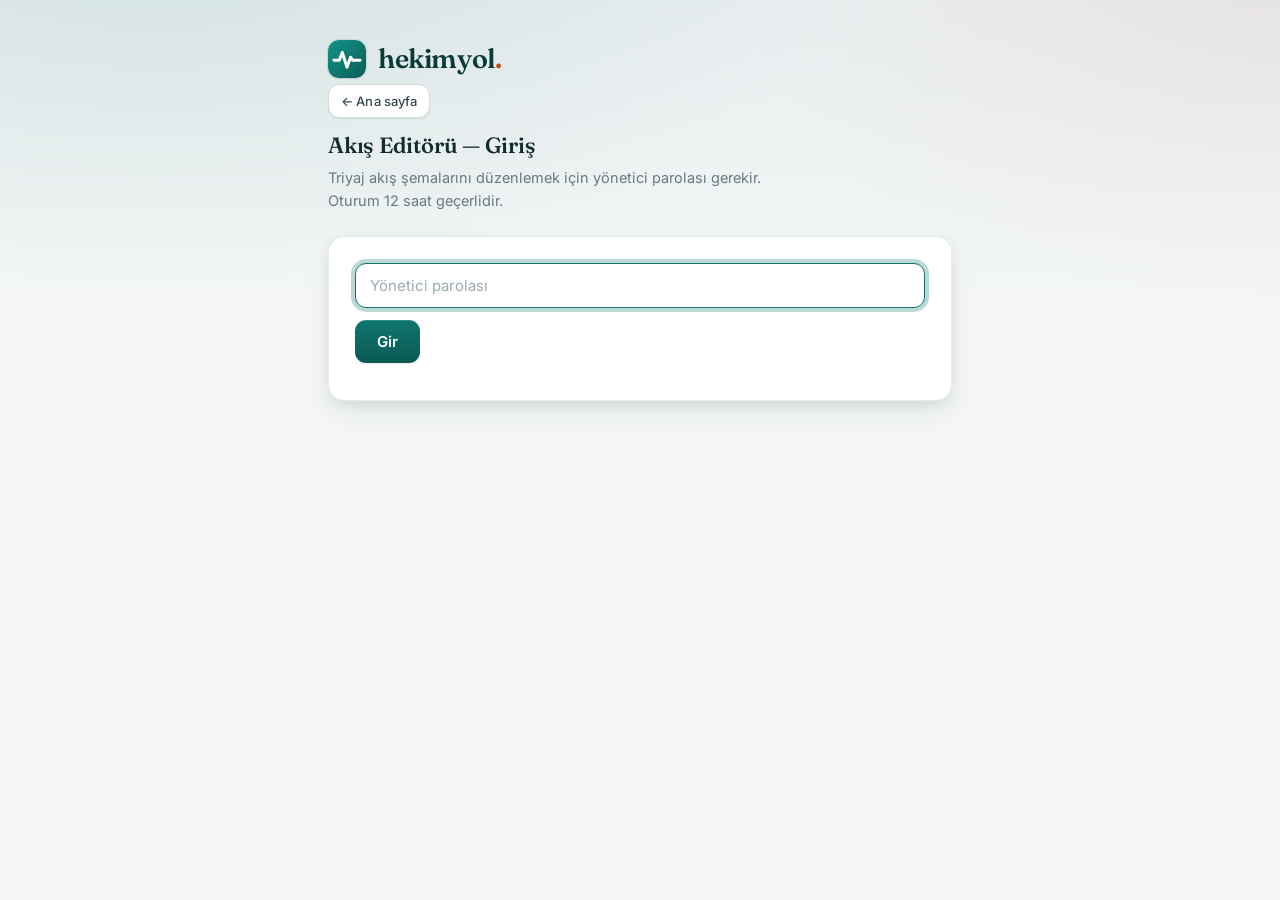
==== commit 5d4bb70e: "fix home return" ====
--- a/static/admin-login.html
+++ b/static/admin-login.html
@@ -12,7 +12,7 @@
 </head>
 <body>
 <div class="wrap">
-  <div class="brand">
+  <a class="brand" href="/" aria-label="hekimyol ana sayfa">
     <svg class="mark" width="38" height="38" viewBox="0 0 64 64" aria-hidden="true">
       <defs>
         <linearGradient id="bm" x1="0" y1="0" x2="64" y2="64" gradientUnits="userSpaceOnUse">
@@ -24,7 +24,8 @@
             stroke-width="5" stroke-linecap="round" stroke-linejoin="round"/>
     </svg>
     <p class="brand-name">hekimyol<span class="dot">.</span></p>
-  </div>
+  </a>
+  <button type="button" class="tb home-btn" id="homeBtn">← Ana sayfa</button>
   <h1>Akış Editörü — Giriş</h1>
   <p class="sub">Triyaj akış şemalarını düzenlemek için yönetici parolası gerekir.
     Oturum 12 saat geçerlidir.</p>
@@ -55,6 +56,7 @@
     btn.classList.remove("loading"); btn.disabled = false;
   }
 }
+$("#homeBtn").addEventListener("click", () => { location.href = "/"; });
 $("#go").addEventListener("click", login);
 $("#pw").addEventListener("keydown", e => { if (e.key === "Enter") login(); });
 $("#pw").focus();
--- a/static/style.css
+++ b/static/style.css
@@ -76,6 +76,8 @@
   align-items:center;
   gap:12px;
   margin-bottom:6px;
+  text-decoration:none;
+  color:inherit;
 }
 .brand .mark {
   flex:0 0 auto;
@@ -894,6 +896,10 @@
 }
 .adm-brand { display:flex; align-items:center; gap:9px; }
 .adm-brand .brand-name { font-size:19px; }
+.adm-brand-link {
+  display:flex; align-items:center; gap:9px;
+  text-decoration:none; color:inherit;
+}
 .adm-tag {
   font-size:11px; font-weight:600; letter-spacing:.08em; text-transform:uppercase;
   color:var(--primary-ink); background:var(--primary-tint);
@@ -925,6 +931,7 @@
 }
 button.tb:hover { background:var(--primary-tint); border-color:var(--primary); color:var(--primary-ink); filter:none; }
 button.tb.mini { padding:5px 10px; font-size:12.5px; }
+button.tb.home-btn { margin-bottom:14px; }
 button.tb.danger { color:var(--acil-ink); border-color:var(--acil-line); background:var(--acil-tint); }
 button.tb.danger:hover { background:#f9dcd8; border-color:var(--acil); color:var(--acil-ink); }
 
